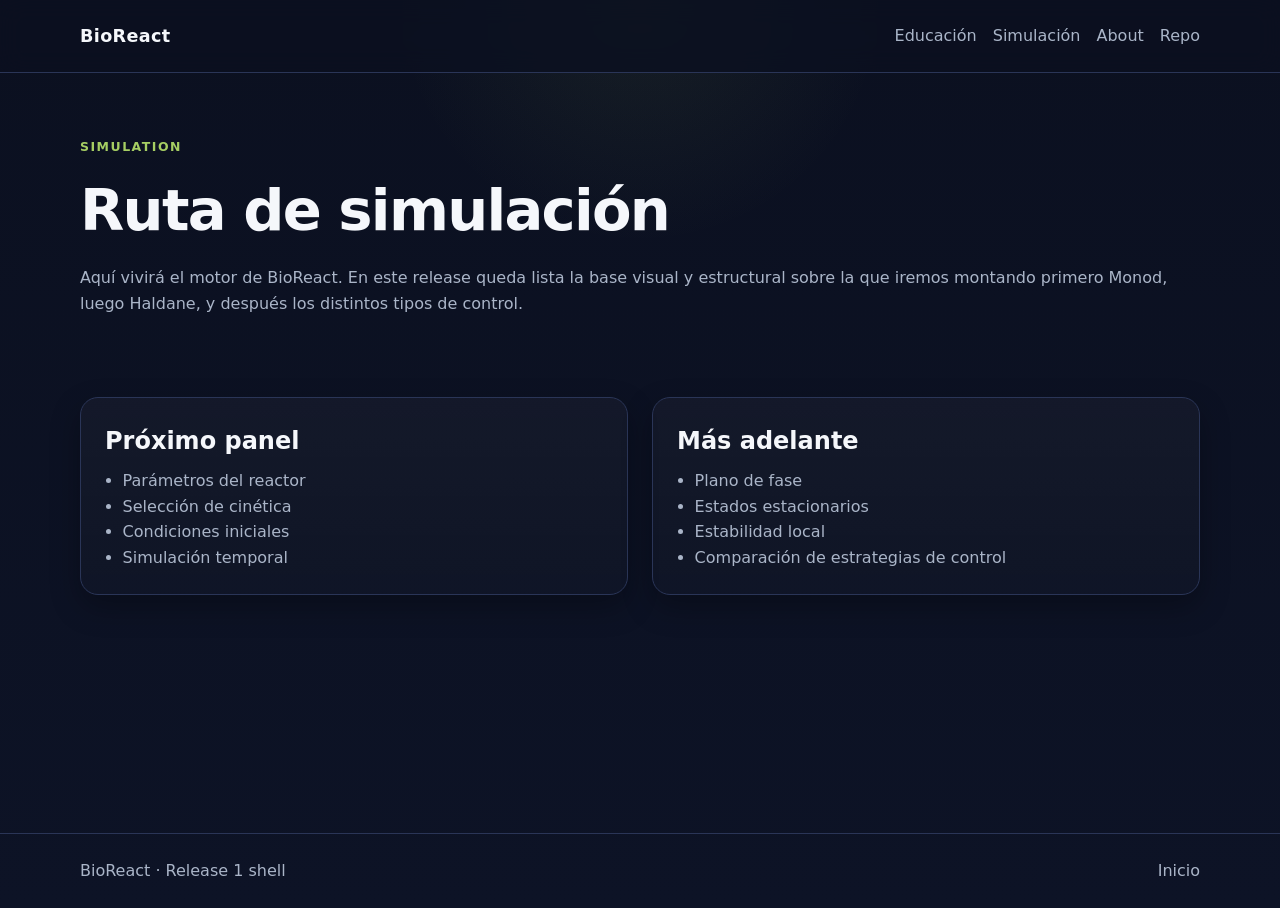
==== docs/simulation/index.html @ 0a7e2c4d "feat: add release 1 shell pages and shared partials" ====
<!doctype html>
<html lang="es">
<head>
  <meta charset="utf-8">
  <meta name="viewport" content="width=device-width, initial-scale=1">
  <title>BioReact · Simulación</title>

  <link rel="stylesheet" href="../styles/tokens.css">
  <link rel="stylesheet" href="../styles/base.css">
  <link rel="stylesheet" href="../styles/layout.css">
  <link rel="stylesheet" href="../styles/components.css">
  <link rel="stylesheet" href="../styles/pages/simulation.css">
</head>
<body data-base-path="../">
  <div data-include="../partials/header.html"></div>

  <main>
    <section class="hero">
      <div class="shell stack-lg">
        <p class="eyebrow">Simulation</p>
        <h1 class="page-title">Ruta de simulación</h1>
        <p class="page-intro">
          Aquí vivirá el motor de BioReact. En este release queda lista la base
          visual y estructural sobre la que iremos montando primero Monod, luego
          Haldane, y después los distintos tipos de control.
        </p>
      </div>
    </section>

    <section class="section">
      <div class="shell two-col">
        <article class="card">
          <h2>Próximo panel</h2>
          <ul>
            <li>Parámetros del reactor</li>
            <li>Selección de cinética</li>
            <li>Condiciones iniciales</li>
            <li>Simulación temporal</li>
          </ul>
        </article>

        <article class="card">
          <h2>Más adelante</h2>
          <ul>
            <li>Plano de fase</li>
            <li>Estados estacionarios</li>
            <li>Estabilidad local</li>
            <li>Comparación de estrategias de control</li>
          </ul>
        </article>
      </div>
    </section>
  </main>

  <div data-include="../partials/footer.html"></div>

  <script src="../js/ui/loadPartials.js" defer></script>
</body>
</html>
---- docs/styles/tokens.css ----
:root {
  --bg: #0b1020;
  --bg-soft: #121a31;
  --surface: #141d35;
  --surface-2: #1a2544;
  --text: #f5f7fb;
  --muted: #aab5c8;
  --border: #2a3557;
  --accent: #a6ce63;
  --accent-strong: #8fbc49;
  --shadow: 0 12px 30px rgba(0, 0, 0, 0.28);

  --max-width: 1120px;

  --radius-sm: 12px;
  --radius-md: 18px;
  --radius-lg: 24px;

  --space-1: 0.5rem;
  --space-2: 0.75rem;
  --space-3: 1rem;
  --space-4: 1.5rem;
  --space-5: 2rem;
  --space-6: 3rem;
  --space-7: 4rem;
}
---- docs/styles/base.css ----
*,
*::before,
*::after {
  box-sizing: border-box;
}

html {
  scroll-behavior: smooth;
}

body {
  margin: 0;
  font-family: Inter, system-ui, -apple-system, BlinkMacSystemFont, "Segoe UI", sans-serif;
  background:
    radial-gradient(circle at top, rgba(166, 206, 99, 0.08), transparent 22%),
    linear-gradient(180deg, #0b1020 0%, #0d1326 100%);
  color: var(--text);
  line-height: 1.6;
}

main {
  min-height: calc(100vh - 140px);
}

img {
  display: block;
  max-width: 100%;
}

a {
  color: inherit;
  text-decoration: none;
}

button,
input,
select,
textarea {
  font: inherit;
}

h1,
h2,
h3,
h4,
p,
ul {
  margin: 0;
}
---- docs/styles/layout.css ----
.shell {
  width: min(100% - 2rem, var(--max-width));
  margin-inline: auto;
}

.hero {
  padding: var(--space-7) 0 var(--space-6);
}

.section {
  padding: var(--space-5) 0 var(--space-7);
}

.hero-grid,
.card-grid,
.two-col {
  display: grid;
  gap: var(--space-4);
}

.stack > * + * {
  margin-top: var(--space-3);
}

.stack-lg > * + * {
  margin-top: var(--space-4);
}

.button-row {
  display: flex;
  flex-wrap: wrap;
  gap: var(--space-3);
}

@media (min-width: 900px) {
  .hero-grid {
    grid-template-columns: 1.35fr 1fr;
    align-items: start;
  }

  .card-grid {
    grid-template-columns: repeat(3, minmax(0, 1fr));
  }

  .two-col {
    grid-template-columns: repeat(2, minmax(0, 1fr));
  }
}
---- docs/styles/components.css ----
.site-header {
  position: sticky;
  top: 0;
  z-index: 20;
  backdrop-filter: blur(12px);
  background: rgba(11, 16, 32, 0.82);
  border-bottom: 1px solid var(--border);
}

.nav-row {
  min-height: 72px;
  display: flex;
  justify-content: space-between;
  align-items: center;
  gap: var(--space-4);
}

.site-nav {
  display: flex;
  flex-wrap: wrap;
  gap: var(--space-3);
}

.brand {
  font-size: 1.1rem;
  font-weight: 700;
  letter-spacing: 0.02em;
}

.site-nav a,
.footer-row a {
  color: var(--muted);
  transition: color 0.2s ease;
}

.site-nav a:hover,
.footer-row a:hover,
.brand:hover {
  color: var(--text);
}

.site-footer {
  border-top: 1px solid var(--border);
  padding: var(--space-4) 0;
}

.footer-row {
  display: flex;
  justify-content: space-between;
  flex-wrap: wrap;
  gap: var(--space-3);
  color: var(--muted);
}

.eyebrow {
  color: var(--accent);
  text-transform: uppercase;
  letter-spacing: 0.12em;
  font-size: 0.78rem;
  font-weight: 700;
}

.hero-title,
.page-title {
  line-height: 1.05;
  letter-spacing: -0.03em;
}

.hero-title {
  font-size: clamp(2.7rem, 7vw, 5rem);
}

.page-title {
  font-size: clamp(2.1rem, 5vw, 3.6rem);
}

.hero-text,
.page-intro,
.card p,
.card li {
  color: var(--muted);
}

.card {
  background: linear-gradient(180deg, rgba(255,255,255,0.03), rgba(255,255,255,0.01));
  border: 1px solid var(--border);
  border-radius: var(--radius-md);
  padding: var(--space-4);
  box-shadow: var(--shadow);
}

.card h2,
.card h3 {
  margin-bottom: 0.5rem;
}

.card ul {
  padding-left: 1.1rem;
}

.button {
  display: inline-flex;
  align-items: center;
  justify-content: center;
  min-height: 46px;
  padding: 0.8rem 1.15rem;
  border-radius: 999px;
  font-weight: 700;
  background: var(--accent);
  color: #11180c;
  transition: transform 0.2s ease, opacity 0.2s ease;
}

.button:hover {
  transform: translateY(-1px);
}

.button-secondary {
  background: transparent;
  color: var(--text);
  border: 1px solid var(--border);
}

.kicker {
  display: inline-block;
  margin-bottom: var(--space-2);
  padding: 0.35rem 0.7rem;
  border: 1px solid var(--border);
  border-radius: 999px;
  color: var(--muted);
  font-size: 0.82rem;
}

.muted {
  color: var(--muted);
}
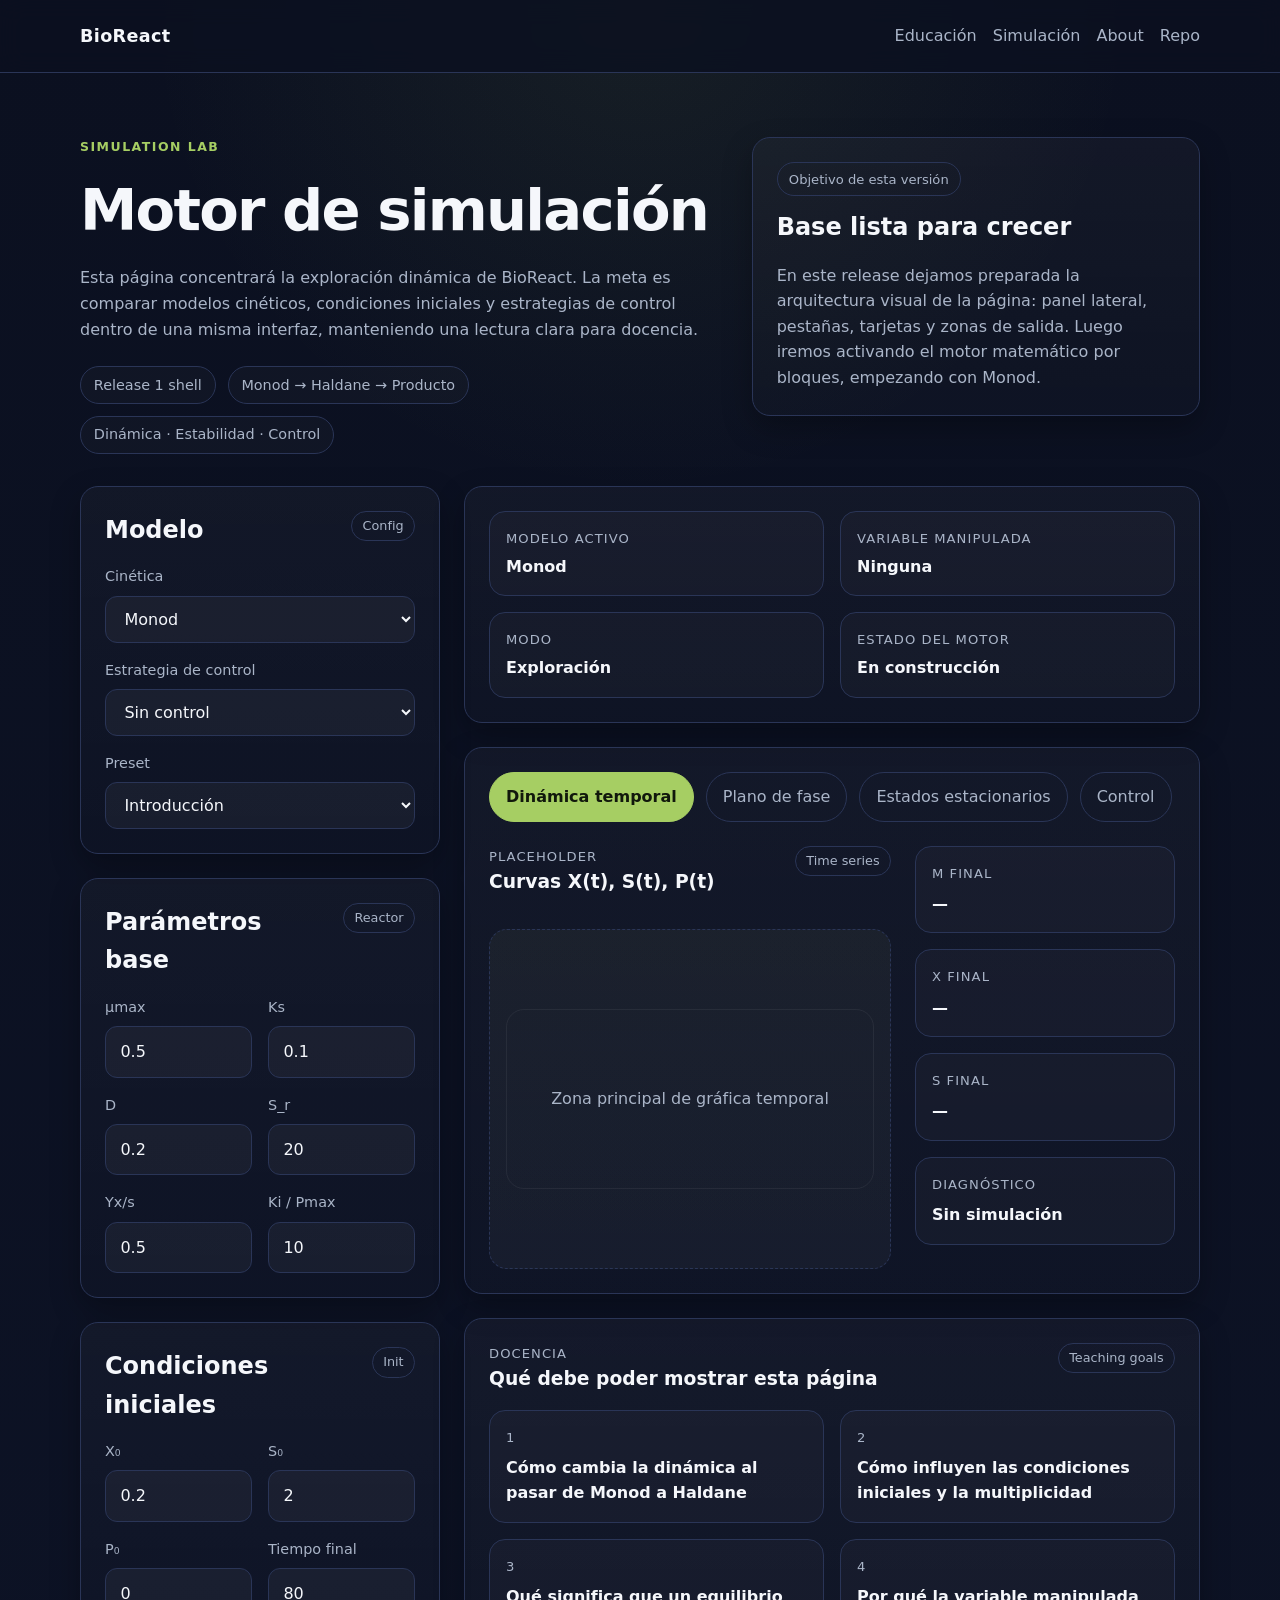
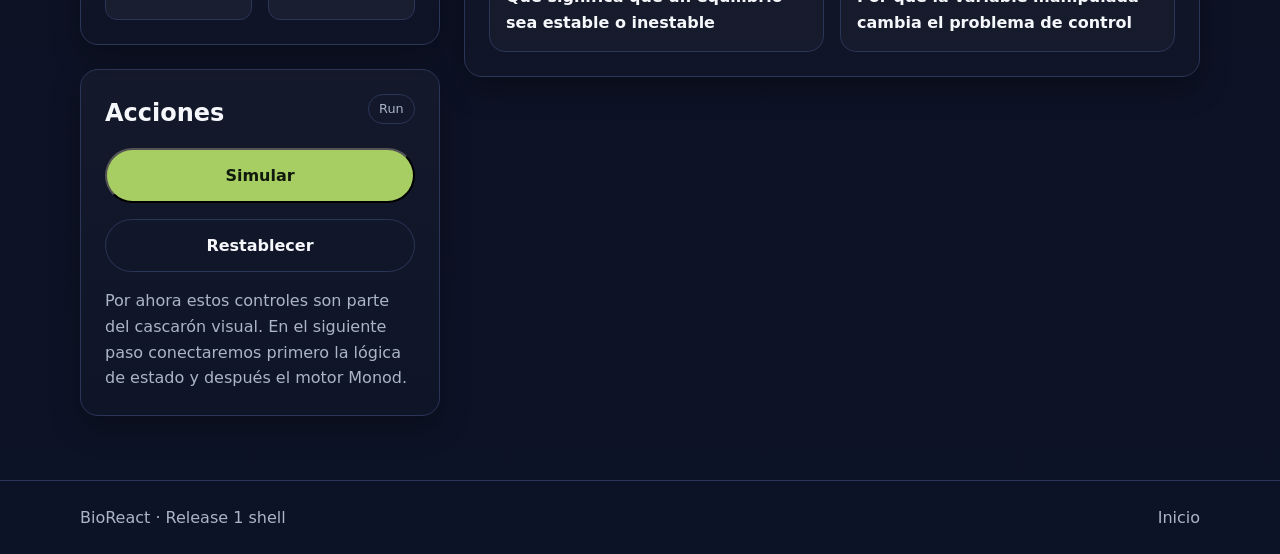
==== commit 444f2229: "feat: build release 1 simulation page structure" ====
--- a/docs/simulation/index.html
+++ b/docs/simulation/index.html
@@ -15,39 +15,373 @@
   <div data-include="../partials/header.html"></div>
 
   <main>
-    <section class="hero">
-      <div class="shell stack-lg">
-        <p class="eyebrow">Simulation</p>
-        <h1 class="page-title">Ruta de simulación</h1>
-        <p class="page-intro">
-          Aquí vivirá el motor de BioReact. En este release queda lista la base
-          visual y estructural sobre la que iremos montando primero Monod, luego
-          Haldane, y después los distintos tipos de control.
-        </p>
+    <section class="hero sim-hero">
+      <div class="shell sim-hero-grid">
+        <div class="stack-lg">
+          <p class="eyebrow">Simulation Lab</p>
+          <h1 class="page-title">Motor de simulación</h1>
+          <p class="page-intro">
+            Esta página concentrará la exploración dinámica de BioReact. La meta es
+            comparar modelos cinéticos, condiciones iniciales y estrategias de control
+            dentro de una misma interfaz, manteniendo una lectura clara para docencia.
+          </p>
+
+          <div class="sim-pill-row">
+            <span class="sim-pill">Release 1 shell</span>
+            <span class="sim-pill">Monod → Haldane → Producto</span>
+            <span class="sim-pill">Dinámica · Estabilidad · Control</span>
+          </div>
+        </div>
+
+        <aside class="card sim-hero-card">
+          <span class="kicker">Objetivo de esta versión</span>
+          <div class="stack">
+            <h2>Base lista para crecer</h2>
+            <p>
+              En este release dejamos preparada la arquitectura visual de la página:
+              panel lateral, pestañas, tarjetas y zonas de salida. Luego iremos activando
+              el motor matemático por bloques, empezando con Monod.
+            </p>
+          </div>
+        </aside>
       </div>
     </section>
 
-    <section class="section">
-      <div class="shell two-col">
-        <article class="card">
-          <h2>Próximo panel</h2>
-          <ul>
-            <li>Parámetros del reactor</li>
-            <li>Selección de cinética</li>
-            <li>Condiciones iniciales</li>
-            <li>Simulación temporal</li>
-          </ul>
-        </article>
-
-        <article class="card">
-          <h2>Más adelante</h2>
-          <ul>
-            <li>Plano de fase</li>
-            <li>Estados estacionarios</li>
-            <li>Estabilidad local</li>
-            <li>Comparación de estrategias de control</li>
-          </ul>
-        </article>
+    <section class="section sim-section">
+      <div class="shell sim-workspace">
+        <aside class="sim-sidebar">
+          <article class="card sim-card">
+            <div class="sim-card-head">
+              <h2>Modelo</h2>
+              <span class="sim-badge">Config</span>
+            </div>
+
+            <div class="form-stack">
+              <label class="field">
+                <span class="field-label">Cinética</span>
+                <select>
+                  <option>Monod</option>
+                  <option>Haldane</option>
+                  <option>Inhibición por producto</option>
+                </select>
+              </label>
+
+              <label class="field">
+                <span class="field-label">Estrategia de control</span>
+                <select>
+                  <option>Sin control</option>
+                  <option>Manipular D</option>
+                  <option>Manipular S_r</option>
+                  <option>PI</option>
+                </select>
+              </label>
+
+              <label class="field">
+                <span class="field-label">Preset</span>
+                <select>
+                  <option>Introducción</option>
+                  <option>Washout</option>
+                  <option>Multiplicidad</option>
+                  <option>Control difícil</option>
+                </select>
+              </label>
+            </div>
+          </article>
+
+          <article class="card sim-card">
+            <div class="sim-card-head">
+              <h2>Parámetros base</h2>
+              <span class="sim-badge">Reactor</span>
+            </div>
+
+            <div class="field-grid">
+              <label class="field">
+                <span class="field-label">μmax</span>
+                <input type="number" value="0.5" step="0.01">
+              </label>
+
+              <label class="field">
+                <span class="field-label">Ks</span>
+                <input type="number" value="0.1" step="0.01">
+              </label>
+
+              <label class="field">
+                <span class="field-label">D</span>
+                <input type="number" value="0.2" step="0.01">
+              </label>
+
+              <label class="field">
+                <span class="field-label">S_r</span>
+                <input type="number" value="20" step="0.1">
+              </label>
+
+              <label class="field">
+                <span class="field-label">Yx/s</span>
+                <input type="number" value="0.5" step="0.01">
+              </label>
+
+              <label class="field">
+                <span class="field-label">Ki / Pmax</span>
+                <input type="number" value="10" step="0.1">
+              </label>
+            </div>
+          </article>
+
+          <article class="card sim-card">
+            <div class="sim-card-head">
+              <h2>Condiciones iniciales</h2>
+              <span class="sim-badge">Init</span>
+            </div>
+
+            <div class="field-grid">
+              <label class="field">
+                <span class="field-label">X₀</span>
+                <input type="number" value="0.2" step="0.01">
+              </label>
+
+              <label class="field">
+                <span class="field-label">S₀</span>
+                <input type="number" value="2" step="0.1">
+              </label>
+
+              <label class="field">
+                <span class="field-label">P₀</span>
+                <input type="number" value="0" step="0.1">
+              </label>
+
+              <label class="field">
+                <span class="field-label">Tiempo final</span>
+                <input type="number" value="80" step="1">
+              </label>
+            </div>
+          </article>
+
+          <article class="card sim-card">
+            <div class="sim-card-head">
+              <h2>Acciones</h2>
+              <span class="sim-badge">Run</span>
+            </div>
+
+            <div class="button-row sim-button-row">
+              <button class="button" type="button">Simular</button>
+              <button class="button button-secondary" type="button">Restablecer</button>
+            </div>
+
+            <p class="muted sim-note">
+              Por ahora estos controles son parte del cascarón visual. En el siguiente paso
+              conectaremos primero la lógica de estado y después el motor Monod.
+            </p>
+          </article>
+        </aside>
+
+        <section class="sim-main">
+          <article class="card sim-summary-card">
+            <div class="sim-summary-grid">
+              <div class="sim-summary-item">
+                <span class="sim-summary-label">Modelo activo</span>
+                <strong>Monod</strong>
+              </div>
+              <div class="sim-summary-item">
+                <span class="sim-summary-label">Variable manipulada</span>
+                <strong>Ninguna</strong>
+              </div>
+              <div class="sim-summary-item">
+                <span class="sim-summary-label">Modo</span>
+                <strong>Exploración</strong>
+              </div>
+              <div class="sim-summary-item">
+                <span class="sim-summary-label">Estado del motor</span>
+                <strong>En construcción</strong>
+              </div>
+            </div>
+          </article>
+
+          <article class="card sim-tabs-card">
+            <div class="tablist" role="tablist" aria-label="Simulation views">
+              <button class="tab is-active" type="button" role="tab" aria-selected="true" data-tab-target="tab-dynamics">
+                Dinámica temporal
+              </button>
+              <button class="tab" type="button" role="tab" aria-selected="false" data-tab-target="tab-phase">
+                Plano de fase
+              </button>
+              <button class="tab" type="button" role="tab" aria-selected="false" data-tab-target="tab-steady">
+                Estados estacionarios
+              </button>
+              <button class="tab" type="button" role="tab" aria-selected="false" data-tab-target="tab-control">
+                Control
+              </button>
+            </div>
+
+            <div class="tab-panels">
+              <section class="tab-panel is-active" id="tab-dynamics" role="tabpanel">
+                <div class="sim-panel-grid">
+                  <div class="sim-plot-card">
+                    <div class="panel-head">
+                      <div>
+                        <p class="panel-eyebrow">Placeholder</p>
+                        <h3>Curvas X(t), S(t), P(t)</h3>
+                      </div>
+                      <span class="sim-badge">Time series</span>
+                    </div>
+                    <div class="plot-placeholder">
+                      <div class="plot-placeholder-inner">
+                        <span>Zona principal de gráfica temporal</span>
+                      </div>
+                    </div>
+                  </div>
+
+                  <div class="sim-side-metrics">
+                    <div class="mini-card">
+                      <span class="mini-label">μ final</span>
+                      <strong>—</strong>
+                    </div>
+                    <div class="mini-card">
+                      <span class="mini-label">X final</span>
+                      <strong>—</strong>
+                    </div>
+                    <div class="mini-card">
+                      <span class="mini-label">S final</span>
+                      <strong>—</strong>
+                    </div>
+                    <div class="mini-card">
+                      <span class="mini-label">Diagnóstico</span>
+                      <strong>Sin simulación</strong>
+                    </div>
+                  </div>
+                </div>
+              </section>
+
+              <section class="tab-panel" id="tab-phase" role="tabpanel" hidden>
+                <div class="sim-panel-grid sim-panel-grid-single">
+                  <div class="sim-plot-card">
+                    <div class="panel-head">
+                      <div>
+                        <p class="panel-eyebrow">Placeholder</p>
+                        <h3>Plano de fase</h3>
+                      </div>
+                      <span class="sim-badge">X vs S</span>
+                    </div>
+                    <div class="plot-placeholder">
+                      <div class="plot-placeholder-inner">
+                        <span>Zona para trayectorias, nullclines y puntos críticos</span>
+                      </div>
+                    </div>
+                  </div>
+                </div>
+              </section>
+
+              <section class="tab-panel" id="tab-steady" role="tabpanel" hidden>
+                <div class="stack-lg">
+                  <div class="panel-head">
+                    <div>
+                      <p class="panel-eyebrow">Placeholder</p>
+                      <h3>Estados estacionarios y estabilidad</h3>
+                    </div>
+                    <span class="sim-badge">Equilibria</span>
+                  </div>
+
+                  <div class="steady-table-wrap">
+                    <table class="steady-table">
+                      <thead>
+                        <tr>
+                          <th>Punto</th>
+                          <th>X*</th>
+                          <th>S*</th>
+                          <th>P*</th>
+                          <th>Clasificación</th>
+                        </tr>
+                      </thead>
+                      <tbody>
+                        <tr>
+                          <td>EQ1</td>
+                          <td>—</td>
+                          <td>—</td>
+                          <td>—</td>
+                          <td>Sin calcular</td>
+                        </tr>
+                        <tr>
+                          <td>EQ2</td>
+                          <td>—</td>
+                          <td>—</td>
+                          <td>—</td>
+                          <td>Sin calcular</td>
+                        </tr>
+                      </tbody>
+                    </table>
+                  </div>
+
+                  <p class="muted">
+                    Aquí después mostraremos estados estacionarios físicamente viables,
+                    jacobiana, eigenvalores y clasificación local.
+                  </p>
+                </div>
+              </section>
+
+              <section class="tab-panel" id="tab-control" role="tabpanel" hidden>
+                <div class="sim-panel-grid">
+                  <div class="sim-plot-card">
+                    <div class="panel-head">
+                      <div>
+                        <p class="panel-eyebrow">Placeholder</p>
+                        <h3>Respuesta con control</h3>
+                      </div>
+                      <span class="sim-badge">Setpoint</span>
+                    </div>
+                    <div class="plot-placeholder">
+                      <div class="plot-placeholder-inner">
+                        <span>Zona para comparar referencia, salida y acción de control</span>
+                      </div>
+                    </div>
+                  </div>
+
+                  <div class="control-notes">
+                    <div class="mini-card">
+                      <span class="mini-label">Variable controlada</span>
+                      <strong>X o S</strong>
+                    </div>
+                    <div class="mini-card">
+                      <span class="mini-label">Acción manipulada</span>
+                      <strong>D / S_r</strong>
+                    </div>
+                    <div class="mini-card">
+                      <span class="mini-label">Comentario docente</span>
+                      <strong>Algunas estrategias serán difíciles o inviables</strong>
+                    </div>
+                  </div>
+                </div>
+              </section>
+            </div>
+          </article>
+
+          <article class="card sim-teaching-card">
+            <div class="panel-head">
+              <div>
+                <p class="panel-eyebrow">Docencia</p>
+                <h3>Qué debe poder mostrar esta página</h3>
+              </div>
+              <span class="sim-badge">Teaching goals</span>
+            </div>
+
+            <div class="two-col sim-goals-grid">
+              <div class="mini-card">
+                <span class="mini-label">1</span>
+                <strong>Cómo cambia la dinámica al pasar de Monod a Haldane</strong>
+              </div>
+              <div class="mini-card">
+                <span class="mini-label">2</span>
+                <strong>Cómo influyen las condiciones iniciales y la multiplicidad</strong>
+              </div>
+              <div class="mini-card">
+                <span class="mini-label">3</span>
+                <strong>Qué significa que un equilibrio sea estable o inestable</strong>
+              </div>
+              <div class="mini-card">
+                <span class="mini-label">4</span>
+                <strong>Por qué la variable manipulada cambia el problema de control</strong>
+              </div>
+            </div>
+          </article>
+        </section>
       </div>
     </section>
   </main>
@@ -55,5 +389,7 @@
   <div data-include="../partials/footer.html"></div>
 
   <script src="../js/ui/loadPartials.js" defer></script>
+  <script src="../js/ui/tabs.js" defer></script>
+  <script src="../js/pages/simulation.js" defer></script>
 </body>
 </html>
--- a/docs/styles/pages/simulation.css
+++ b/docs/styles/pages/simulation.css
@@ -0,0 +1,296 @@
+.sim-hero {
+  padding-bottom: var(--space-5);
+}
+
+.sim-hero-grid {
+  display: grid;
+  gap: var(--space-4);
+}
+
+.sim-hero-card {
+  align-self: start;
+}
+
+.sim-pill-row {
+  display: flex;
+  flex-wrap: wrap;
+  gap: 0.75rem;
+}
+
+.sim-pill {
+  display: inline-flex;
+  align-items: center;
+  min-height: 34px;
+  padding: 0.4rem 0.8rem;
+  border: 1px solid var(--border);
+  border-radius: 999px;
+  color: var(--muted);
+  background: rgba(255, 255, 255, 0.02);
+  font-size: 0.9rem;
+}
+
+.sim-section {
+  padding-top: 0;
+}
+
+.sim-workspace {
+  display: grid;
+  gap: var(--space-4);
+}
+
+.sim-sidebar,
+.sim-main {
+  display: grid;
+  gap: var(--space-4);
+}
+
+.sim-card,
+.sim-summary-card,
+.sim-tabs-card,
+.sim-teaching-card {
+  overflow: hidden;
+}
+
+.sim-card-head,
+.panel-head {
+  display: flex;
+  justify-content: space-between;
+  align-items: start;
+  gap: var(--space-3);
+  margin-bottom: var(--space-3);
+}
+
+.sim-card-head h2,
+.panel-head h3 {
+  margin: 0;
+}
+
+.sim-badge {
+  display: inline-flex;
+  align-items: center;
+  min-height: 28px;
+  padding: 0.25rem 0.65rem;
+  border-radius: 999px;
+  border: 1px solid var(--border);
+  color: var(--muted);
+  font-size: 0.8rem;
+  white-space: nowrap;
+}
+
+.form-stack {
+  display: grid;
+  gap: var(--space-3);
+}
+
+.field-grid {
+  display: grid;
+  gap: var(--space-3);
+  grid-template-columns: repeat(2, minmax(0, 1fr));
+}
+
+.field {
+  display: grid;
+  gap: 0.45rem;
+}
+
+.field-label {
+  color: var(--muted);
+  font-size: 0.9rem;
+}
+
+.field input,
+.field select {
+  width: 100%;
+  min-height: 44px;
+  border-radius: 12px;
+  border: 1px solid var(--border);
+  background: rgba(255, 255, 255, 0.04);
+  color: var(--text);
+  padding: 0.75rem 0.9rem;
+  outline: none;
+}
+
+.field input:focus,
+.field select:focus {
+  border-color: var(--accent);
+}
+
+.sim-button-row .button {
+  flex: 1 1 180px;
+}
+
+.sim-note {
+  margin-top: var(--space-3);
+}
+
+.sim-summary-grid {
+  display: grid;
+  gap: var(--space-3);
+  grid-template-columns: repeat(2, minmax(0, 1fr));
+}
+
+.sim-summary-item {
+  display: grid;
+  gap: 0.3rem;
+  padding: 1rem;
+  border-radius: 16px;
+  border: 1px solid var(--border);
+  background: rgba(255, 255, 255, 0.025);
+}
+
+.sim-summary-label,
+.panel-eyebrow,
+.mini-label {
+  color: var(--muted);
+  font-size: 0.82rem;
+  text-transform: uppercase;
+  letter-spacing: 0.08em;
+}
+
+.tablist {
+  display: flex;
+  gap: 0.75rem;
+  flex-wrap: wrap;
+  margin-bottom: var(--space-4);
+}
+
+.tab {
+  min-height: 42px;
+  padding: 0.7rem 1rem;
+  border-radius: 999px;
+  border: 1px solid var(--border);
+  background: transparent;
+  color: var(--muted);
+  cursor: pointer;
+  transition: background 0.2s ease, color 0.2s ease, border-color 0.2s ease;
+}
+
+.tab:hover {
+  color: var(--text);
+}
+
+.tab.is-active {
+  color: #11180c;
+  background: var(--accent);
+  border-color: var(--accent);
+  font-weight: 700;
+}
+
+.tab-panel {
+  display: none;
+}
+
+.tab-panel.is-active {
+  display: block;
+}
+
+.sim-panel-grid {
+  display: grid;
+  gap: var(--space-4);
+}
+
+.sim-panel-grid-single {
+  grid-template-columns: 1fr;
+}
+
+.sim-plot-card {
+  display: grid;
+  gap: var(--space-3);
+}
+
+.plot-placeholder {
+  min-height: 340px;
+  border-radius: var(--radius-md);
+  border: 1px dashed var(--border);
+  background:
+    linear-gradient(180deg, rgba(166, 206, 99, 0.04), rgba(255,255,255,0.02)),
+    rgba(255,255,255,0.015);
+  display: grid;
+  place-items: center;
+}
+
+.plot-placeholder-inner {
+  width: min(100% - 2rem, 520px);
+  min-height: 180px;
+  border-radius: var(--radius-md);
+  border: 1px solid rgba(255,255,255,0.06);
+  display: grid;
+  place-items: center;
+  text-align: center;
+  color: var(--muted);
+  padding: 1rem;
+}
+
+.sim-side-metrics,
+.control-notes {
+  display: grid;
+  gap: var(--space-3);
+}
+
+.mini-card {
+  display: grid;
+  gap: 0.45rem;
+  padding: 1rem;
+  border-radius: 16px;
+  border: 1px solid var(--border);
+  background: rgba(255, 255, 255, 0.025);
+}
+
+.steady-table-wrap {
+  overflow-x: auto;
+  border: 1px solid var(--border);
+  border-radius: 18px;
+}
+
+.steady-table {
+  width: 100%;
+  border-collapse: collapse;
+  min-width: 620px;
+}
+
+.steady-table th,
+.steady-table td {
+  padding: 0.9rem 1rem;
+  border-bottom: 1px solid var(--border);
+  text-align: left;
+}
+
+.steady-table thead th {
+  color: var(--muted);
+  font-weight: 600;
+  background: rgba(255,255,255,0.025);
+}
+
+.steady-table tbody tr:last-child td {
+  border-bottom: 0;
+}
+
+.sim-goals-grid {
+  gap: var(--space-3);
+}
+
+@media (min-width: 900px) {
+  .sim-hero-grid {
+    grid-template-columns: 1.3fr 0.9fr;
+    align-items: start;
+  }
+
+  .sim-workspace {
+    grid-template-columns: 360px minmax(0, 1fr);
+    align-items: start;
+  }
+
+  .sim-sidebar {
+    position: sticky;
+    top: 96px;
+  }
+
+  .sim-panel-grid {
+    grid-template-columns: minmax(0, 1.5fr) minmax(260px, 0.7fr);
+    align-items: start;
+  }
+
+  .sim-goals-grid {
+    grid-template-columns: repeat(2, minmax(0, 1fr));
+  }
+}
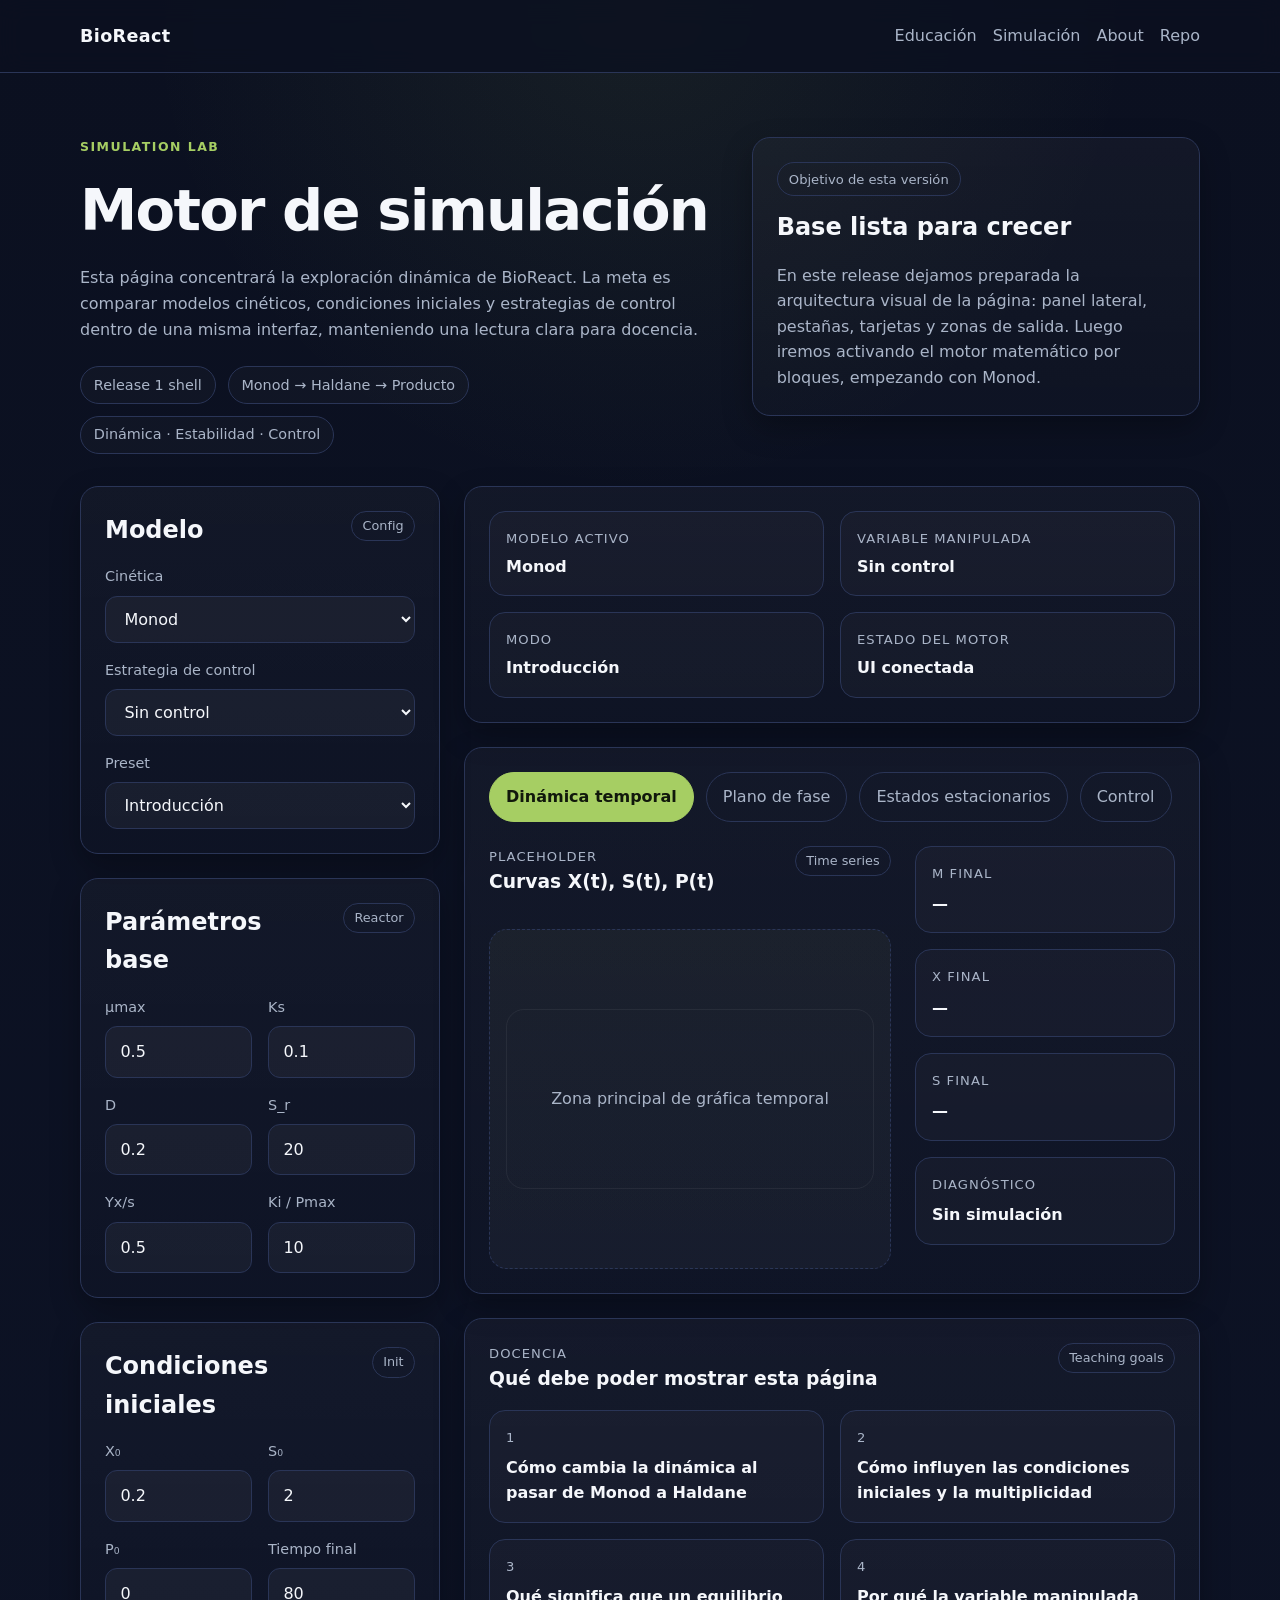
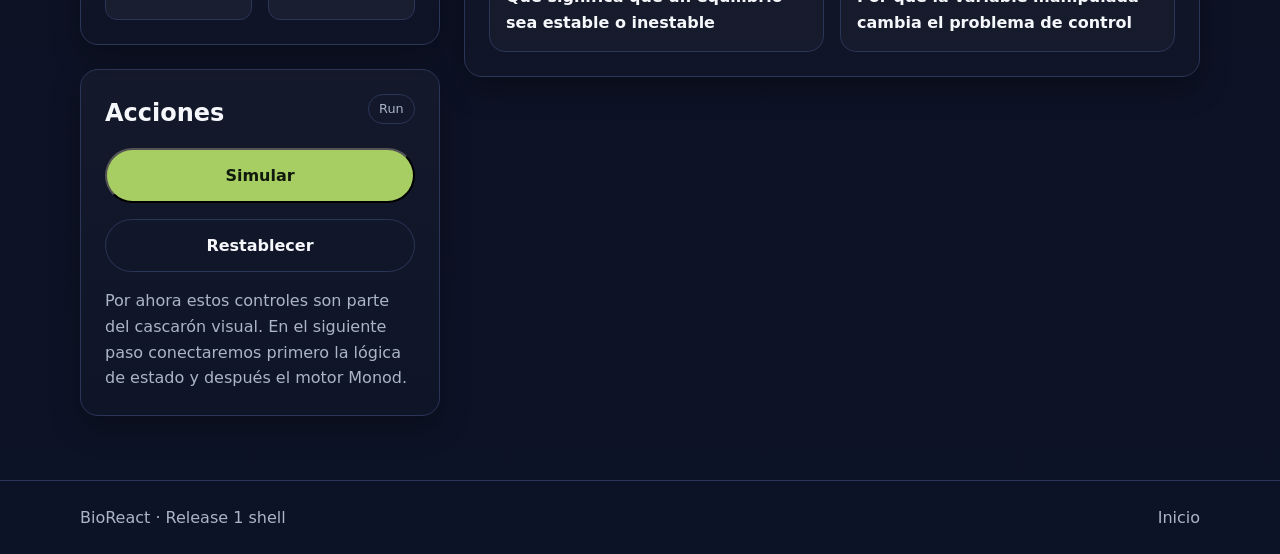
==== commit bd29f649: "feat: persist simulation panel state and sync summary" ====
--- a/docs/simulation/index.html
+++ b/docs/simulation/index.html
@@ -49,7 +49,7 @@
 
     <section class="section sim-section">
       <div class="shell sim-workspace">
-        <aside class="sim-sidebar">
+        <form class="sim-sidebar" id="sim-config-form">
           <article class="card sim-card">
             <div class="sim-card-head">
               <h2>Modelo</h2>
@@ -59,7 +59,7 @@
             <div class="form-stack">
               <label class="field">
                 <span class="field-label">Cinética</span>
-                <select>
+                <select name="kinetics">
                   <option>Monod</option>
                   <option>Haldane</option>
                   <option>Inhibición por producto</option>
@@ -68,7 +68,7 @@
 
               <label class="field">
                 <span class="field-label">Estrategia de control</span>
-                <select>
+                <select name="controlStrategy">
                   <option>Sin control</option>
                   <option>Manipular D</option>
                   <option>Manipular S_r</option>
@@ -78,7 +78,7 @@
 
               <label class="field">
                 <span class="field-label">Preset</span>
-                <select>
+                <select name="preset">
                   <option>Introducción</option>
                   <option>Washout</option>
                   <option>Multiplicidad</option>
@@ -97,32 +97,32 @@
             <div class="field-grid">
               <label class="field">
                 <span class="field-label">μmax</span>
-                <input type="number" value="0.5" step="0.01">
+                <input type="number" name="muMax" value="0.5" step="0.01">
               </label>
 
               <label class="field">
                 <span class="field-label">Ks</span>
-                <input type="number" value="0.1" step="0.01">
+                <input type="number" name="ks" value="0.1" step="0.01">
               </label>
 
               <label class="field">
                 <span class="field-label">D</span>
-                <input type="number" value="0.2" step="0.01">
+                <input type="number" name="dilution" value="0.2" step="0.01">
               </label>
 
               <label class="field">
                 <span class="field-label">S_r</span>
-                <input type="number" value="20" step="0.1">
+                <input type="number" name="sr" value="20" step="0.1">
               </label>
 
               <label class="field">
                 <span class="field-label">Yx/s</span>
-                <input type="number" value="0.5" step="0.01">
+                <input type="number" name="yxs" value="0.5" step="0.01">
               </label>
 
               <label class="field">
                 <span class="field-label">Ki / Pmax</span>
-                <input type="number" value="10" step="0.1">
+                <input type="number" name="inhibitionParam" value="10" step="0.1">
               </label>
             </div>
           </article>
@@ -136,22 +136,22 @@
             <div class="field-grid">
               <label class="field">
                 <span class="field-label">X₀</span>
-                <input type="number" value="0.2" step="0.01">
+                <input type="number" name="x0" value="0.2" step="0.01">
               </label>
 
               <label class="field">
                 <span class="field-label">S₀</span>
-                <input type="number" value="2" step="0.1">
+                <input type="number" name="s0" value="2" step="0.1">
               </label>
 
               <label class="field">
                 <span class="field-label">P₀</span>
-                <input type="number" value="0" step="0.1">
+                <input type="number" name="p0" value="0" step="0.1">
               </label>
 
               <label class="field">
                 <span class="field-label">Tiempo final</span>
-                <input type="number" value="80" step="1">
+                <input type="number" name="tFinal" value="80" step="1">
               </label>
             </div>
           </article>
@@ -163,8 +163,8 @@
             </div>
 
             <div class="button-row sim-button-row">
-              <button class="button" type="button">Simular</button>
-              <button class="button button-secondary" type="button">Restablecer</button>
+              <button class="button" id="sim-run-button" type="button">Simular</button>
+              <button class="button button-secondary" id="sim-reset-button" type="button">Restablecer</button>
             </div>
 
             <p class="muted sim-note">
@@ -172,26 +172,26 @@
               conectaremos primero la lógica de estado y después el motor Monod.
             </p>
           </article>
-        </aside>
+        </form>
 
         <section class="sim-main">
           <article class="card sim-summary-card">
             <div class="sim-summary-grid">
               <div class="sim-summary-item">
                 <span class="sim-summary-label">Modelo activo</span>
-                <strong>Monod</strong>
+                <strong data-summary="model">—</strong>
               </div>
               <div class="sim-summary-item">
                 <span class="sim-summary-label">Variable manipulada</span>
-                <strong>Ninguna</strong>
+                <strong data-summary="control">—</strong>
               </div>
               <div class="sim-summary-item">
                 <span class="sim-summary-label">Modo</span>
-                <strong>Exploración</strong>
+                <strong data-summary="mode">—</strong>
               </div>
               <div class="sim-summary-item">
                 <span class="sim-summary-label">Estado del motor</span>
-                <strong>En construcción</strong>
+                <strong data-summary="engine">—</strong>
               </div>
             </div>
           </article>
@@ -390,6 +390,8 @@
 
   <script src="../js/ui/loadPartials.js" defer></script>
   <script src="../js/ui/tabs.js" defer></script>
+  <script src="../js/state/defaults.js" defer></script>
+  <script src="../js/state/store.js" defer></script>
   <script src="../js/pages/simulation.js" defer></script>
 </body>
 </html>
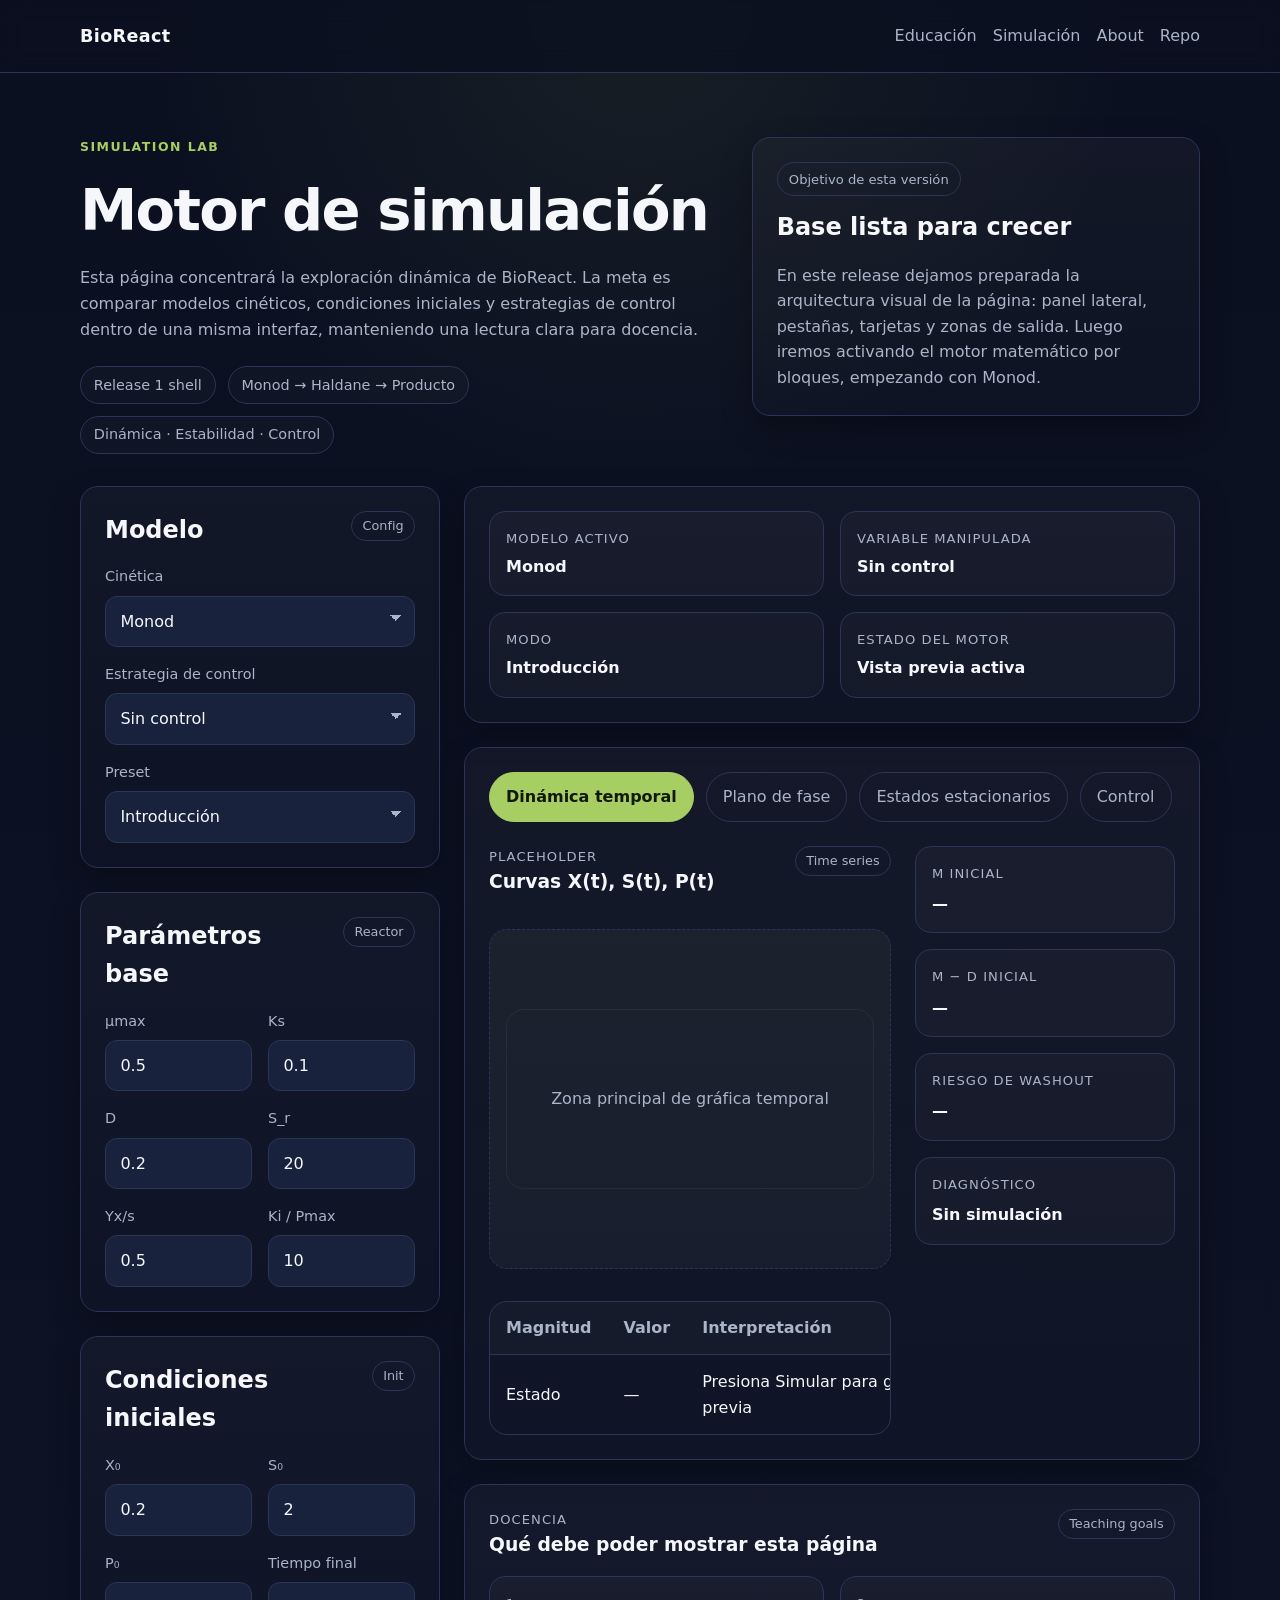
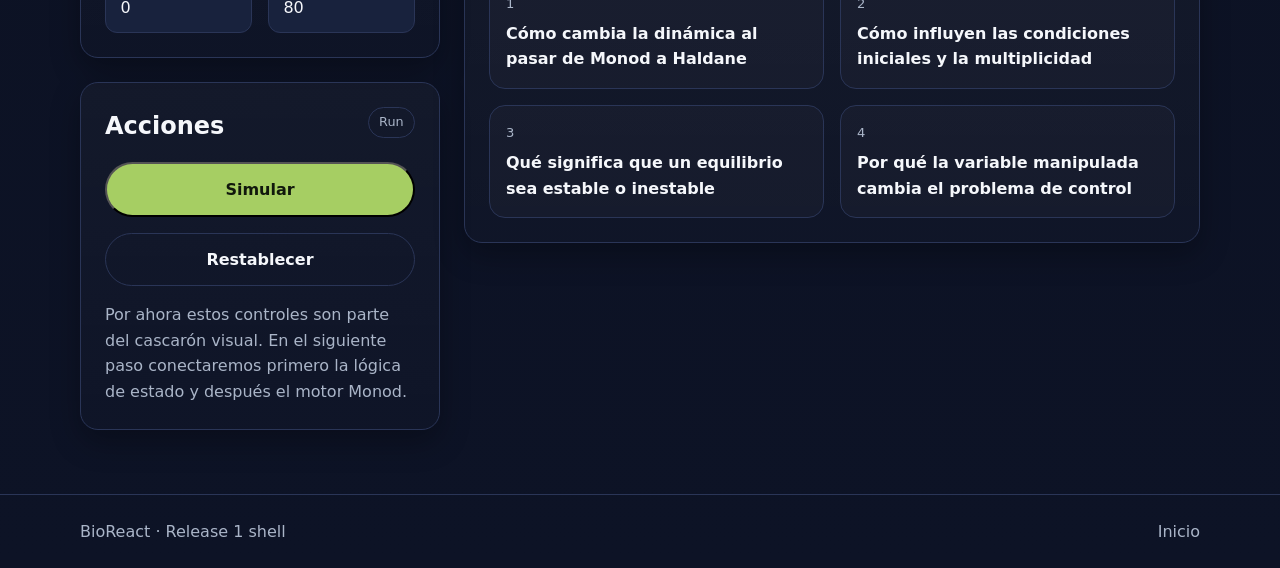
==== commit c4bc0b3a: "feat: add simulation preview output and improve select contrast" ====
--- a/docs/simulation/index.html
+++ b/docs/simulation/index.html
@@ -224,29 +224,48 @@
                       <span class="sim-badge">Time series</span>
                     </div>
                     <div class="plot-placeholder">
-                      <div class="plot-placeholder-inner">
+                      <div class="plot-placeholder-inner" id="sim-preview-plot">
                         <span>Zona principal de gráfica temporal</span>
                       </div>
                     </div>
+
+                    <div class="preview-table-wrap">
+                      <table class="preview-table">
+                        <thead>
+                          <tr>
+                            <th>Magnitud</th>
+                            <th>Valor</th>
+                            <th>Interpretación</th>
+                          </tr>
+                        </thead>
+                        <tbody id="sim-preview-table-body">
+                          <tr>
+                            <td>Estado</td>
+                            <td>—</td>
+                            <td>Presiona Simular para generar una vista previa</td>
+                          </tr>
+                        </tbody>
+                      </table>
+                    </div>
                   </div>
 
                   <div class="sim-side-metrics">
-                    <div class="mini-card">
-                      <span class="mini-label">μ final</span>
-                      <strong>—</strong>
-                    </div>
-                    <div class="mini-card">
-                      <span class="mini-label">X final</span>
-                      <strong>—</strong>
-                    </div>
-                    <div class="mini-card">
-                      <span class="mini-label">S final</span>
-                      <strong>—</strong>
-                    </div>
-                    <div class="mini-card">
-                      <span class="mini-label">Diagnóstico</span>
-                      <strong>Sin simulación</strong>
-                    </div>
+                  <div class="mini-card">
+                    <span class="mini-label">μ inicial</span>
+                    <strong id="metric-mu-initial">—</strong>
+                  </div>
+                  <div class="mini-card">
+                    <span class="mini-label">μ − D inicial</span>
+                    <strong id="metric-net-initial">—</strong>
+                  </div>
+                  <div class="mini-card">
+                    <span class="mini-label">Riesgo de washout</span>
+                    <strong id="metric-washout-risk">—</strong>
+                  </div>
+                  <div class="mini-card">
+                    <span class="mini-label">Diagnóstico</span>
+                    <strong id="metric-diagnosis">Sin simulación</strong>
+                  </div>
                   </div>
                 </div>
               </section>
--- a/docs/styles/pages/simulation.css
+++ b/docs/styles/pages/simulation.css
@@ -104,7 +104,7 @@
   min-height: 44px;
   border-radius: 12px;
   border: 1px solid var(--border);
-  background: rgba(255, 255, 255, 0.04);
+  background: #18223d;
   color: var(--text);
   padding: 0.75rem 0.9rem;
   outline: none;
@@ -113,6 +113,27 @@
 .field input:focus,
 .field select:focus {
   border-color: var(--accent);
+}
+
+.field select {
+  appearance: none;
+  -webkit-appearance: none;
+  -moz-appearance: none;
+  color-scheme: dark;
+  background-image:
+    linear-gradient(45deg, transparent 50%, var(--muted) 50%),
+    linear-gradient(135deg, var(--muted) 50%, transparent 50%);
+  background-position:
+    calc(100% - 18px) calc(50% - 3px),
+    calc(100% - 12px) calc(50% - 3px);
+  background-size: 6px 6px, 6px 6px;
+  background-repeat: no-repeat;
+  padding-right: 2.5rem;
+}
+
+.field select option {
+  background: #18223d;
+  color: #f5f7fb;
 }
 
 .sim-button-row .button {
@@ -207,10 +228,11 @@
     rgba(255,255,255,0.015);
   display: grid;
   place-items: center;
+  padding: 1rem;
 }
 
 .plot-placeholder-inner {
-  width: min(100% - 2rem, 520px);
+  width: min(100%, 720px);
   min-height: 180px;
   border-radius: var(--radius-md);
   border: 1px solid rgba(255,255,255,0.06);
@@ -219,6 +241,81 @@
   text-align: center;
   color: var(--muted);
   padding: 1rem;
+}
+
+.preview-chart-wrap {
+  width: 100%;
+  display: grid;
+  gap: 0.75rem;
+}
+
+.preview-chart-meta {
+  display: flex;
+  justify-content: space-between;
+  gap: 1rem;
+  flex-wrap: wrap;
+  color: var(--muted);
+  font-size: 0.9rem;
+}
+
+.preview-svg {
+  width: 100%;
+  height: auto;
+  display: block;
+  border-radius: 14px;
+  background: rgba(255,255,255,0.02);
+  border: 1px solid rgba(255,255,255,0.04);
+}
+
+.preview-legend {
+  display: flex;
+  gap: 1rem;
+  flex-wrap: wrap;
+  color: var(--muted);
+  font-size: 0.9rem;
+}
+
+.preview-legend-item {
+  display: inline-flex;
+  align-items: center;
+  gap: 0.5rem;
+}
+
+.preview-line-chip {
+  width: 22px;
+  height: 0;
+  border-top: 3px solid currentColor;
+  display: inline-block;
+}
+
+.preview-table-wrap {
+  overflow-x: auto;
+  border: 1px solid var(--border);
+  border-radius: 18px;
+  margin-top: 1rem;
+}
+
+.preview-table {
+  width: 100%;
+  border-collapse: collapse;
+  min-width: 560px;
+}
+
+.preview-table th,
+.preview-table td {
+  padding: 0.85rem 1rem;
+  border-bottom: 1px solid var(--border);
+  text-align: left;
+}
+
+.preview-table thead th {
+  color: var(--muted);
+  font-weight: 600;
+  background: rgba(255,255,255,0.025);
+}
+
+.preview-table tbody tr:last-child td {
+  border-bottom: 0;
 }
 
 .sim-side-metrics,
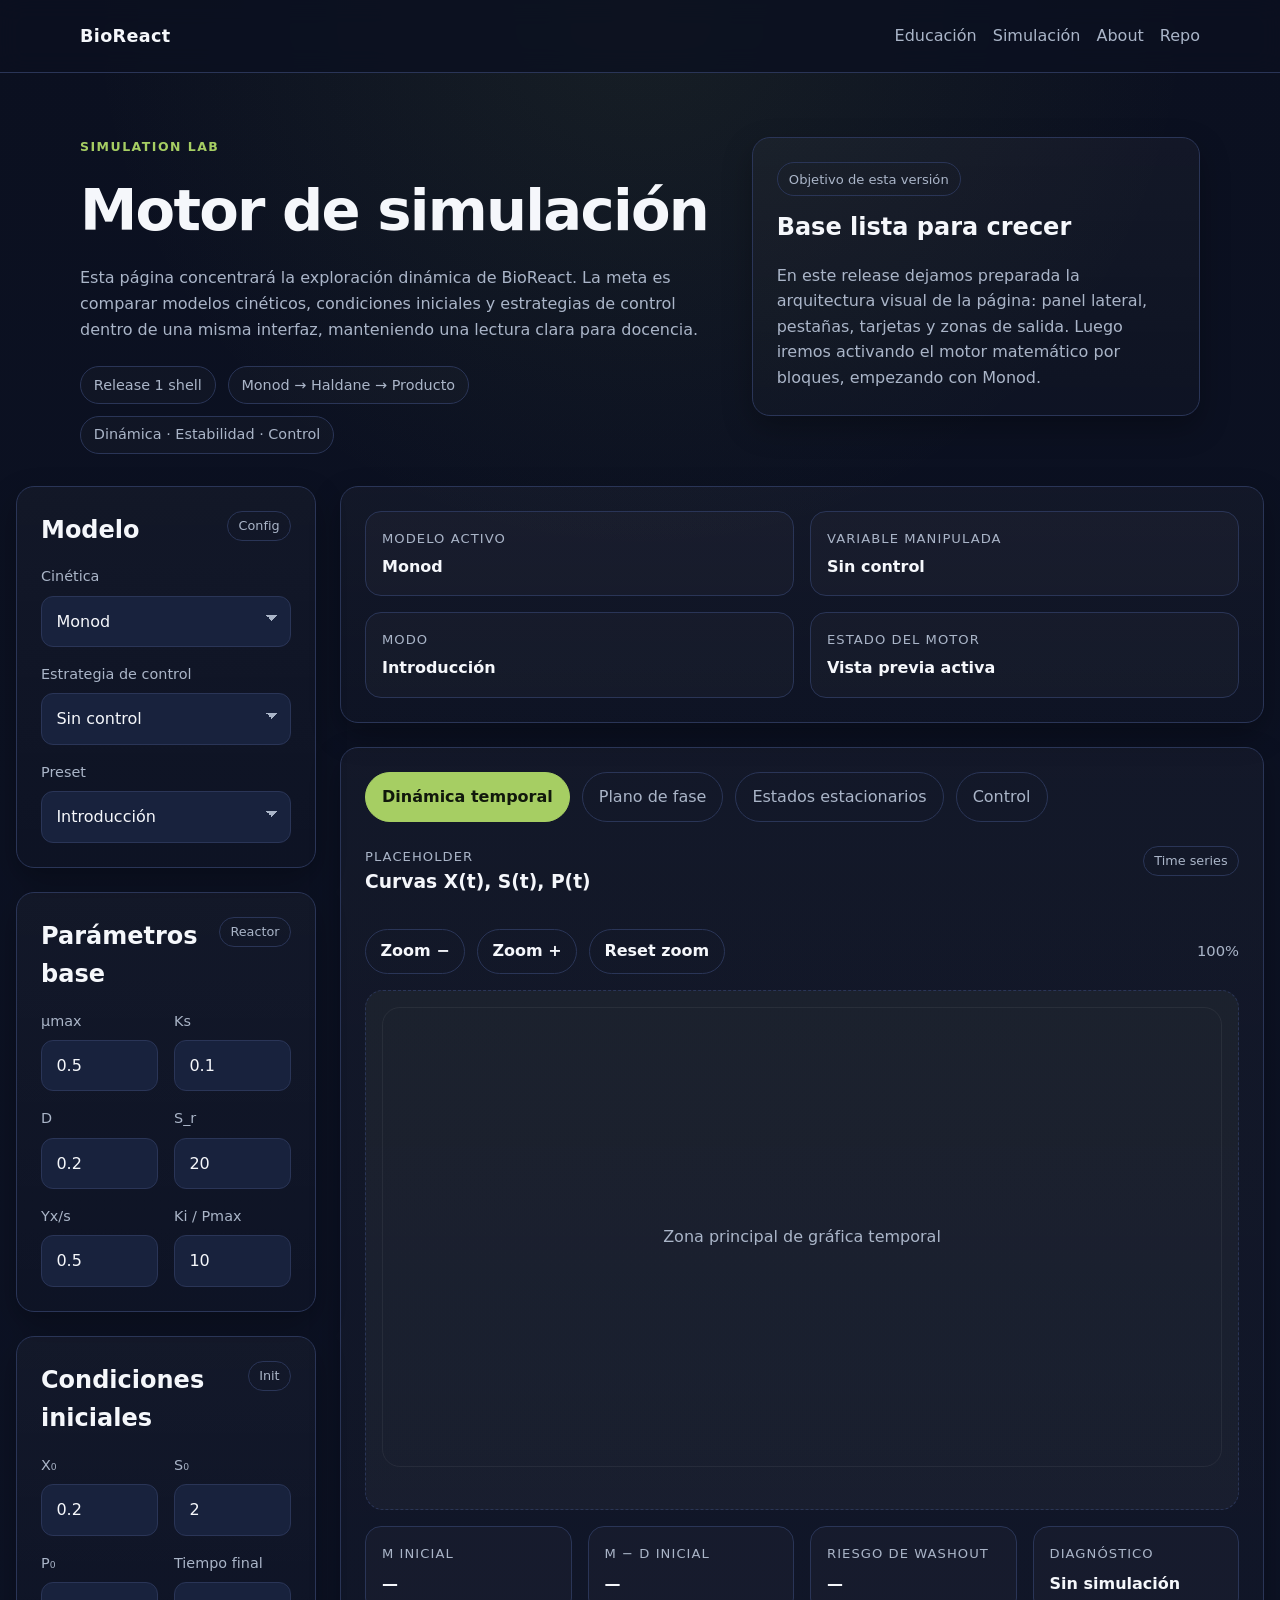
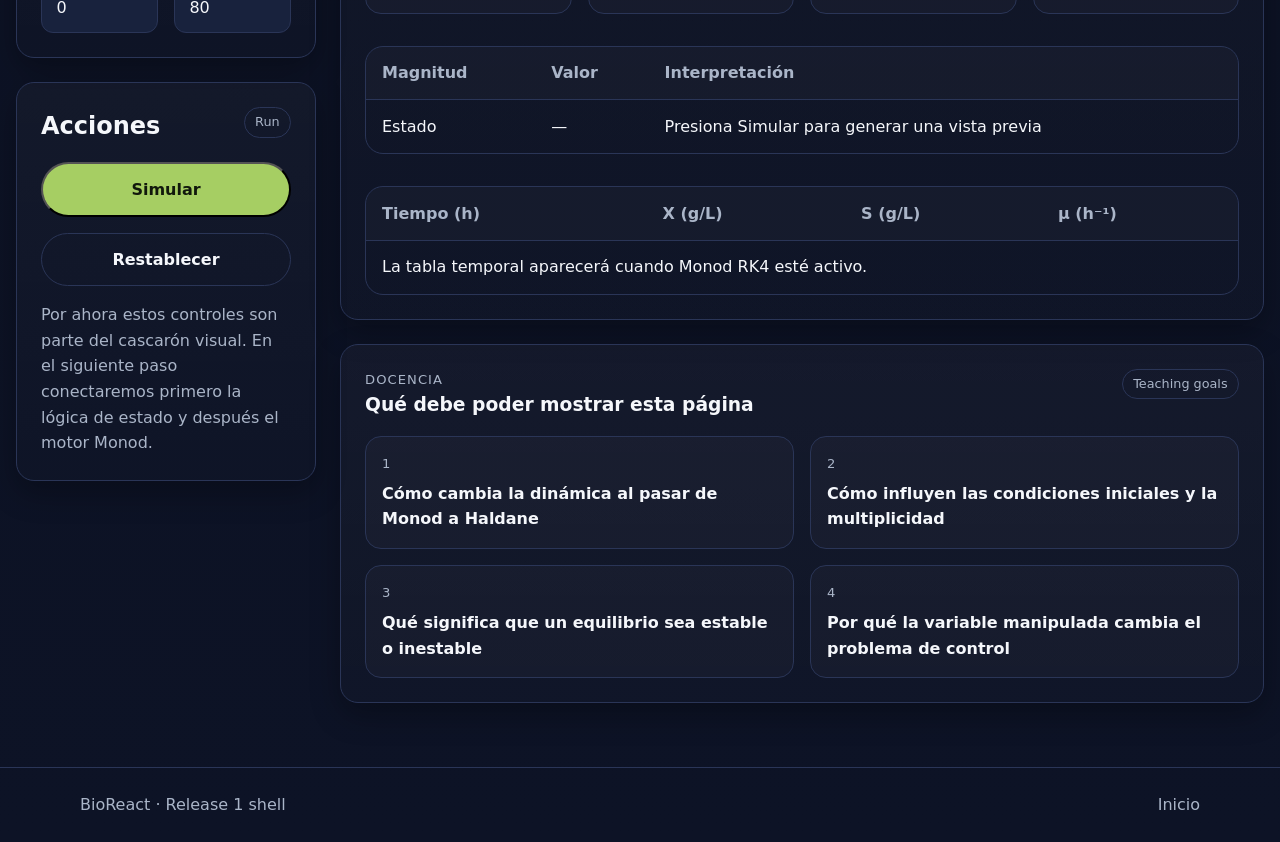
==== commit c6b4e20e: "refactor: move simulation metrics below chart and above tables" ====
--- a/docs/simulation/index.html
+++ b/docs/simulation/index.html
@@ -223,9 +223,38 @@
                       </div>
                       <span class="sim-badge">Time series</span>
                     </div>
+
+                    <div class="chart-toolbar">
+                      <div class="chart-toolbar-group">
+                        <button class="button button-secondary chart-tool-button" id="chart-zoom-out" type="button">Zoom −</button>
+                        <button class="button button-secondary chart-tool-button" id="chart-zoom-in" type="button">Zoom +</button>
+                        <button class="button button-secondary chart-tool-button" id="chart-zoom-reset" type="button">Reset zoom</button>
+                      </div>
+                      <span class="muted chart-zoom-label" id="chart-zoom-label">100%</span>
+                    </div>
+
                     <div class="plot-placeholder">
                       <div class="plot-placeholder-inner" id="sim-preview-plot">
                         <span>Zona principal de gráfica temporal</span>
+                      </div>
+                    </div>
+
+                    <div class="sim-side-metrics sim-inline-metrics">
+                      <div class="mini-card">
+                        <span class="mini-label">μ inicial</span>
+                        <strong id="metric-mu-initial">—</strong>
+                      </div>
+                      <div class="mini-card">
+                        <span class="mini-label">μ − D inicial</span>
+                        <strong id="metric-net-initial">—</strong>
+                      </div>
+                      <div class="mini-card">
+                        <span class="mini-label">Riesgo de washout</span>
+                        <strong id="metric-washout-risk">—</strong>
+                      </div>
+                      <div class="mini-card">
+                        <span class="mini-label">Diagnóstico</span>
+                        <strong id="metric-diagnosis">Sin simulación</strong>
                       </div>
                     </div>
 
@@ -247,27 +276,25 @@
                         </tbody>
                       </table>
                     </div>
-                  </div>
-
-                  <div class="sim-side-metrics">
-                  <div class="mini-card">
-                    <span class="mini-label">μ inicial</span>
-                    <strong id="metric-mu-initial">—</strong>
-                  </div>
-                  <div class="mini-card">
-                    <span class="mini-label">μ − D inicial</span>
-                    <strong id="metric-net-initial">—</strong>
-                  </div>
-                  <div class="mini-card">
-                    <span class="mini-label">Riesgo de washout</span>
-                    <strong id="metric-washout-risk">—</strong>
-                  </div>
-                  <div class="mini-card">
-                    <span class="mini-label">Diagnóstico</span>
-                    <strong id="metric-diagnosis">Sin simulación</strong>
-                  </div>
-                  </div>
-                </div>
+
+                    <div class="preview-table-wrap">
+                      <table class="preview-table">
+                        <thead>
+                          <tr>
+                            <th>Tiempo (h)</th>
+                            <th>X (g/L)</th>
+                            <th>S (g/L)</th>
+                            <th>μ (h⁻¹)</th>
+                          </tr>
+                        </thead>
+                        <tbody id="sim-timepoints-table-body">
+                          <tr>
+                            <td colspan="4">La tabla temporal aparecerá cuando Monod RK4 esté activo.</td>
+                          </tr>
+                        </tbody>
+                      </table>
+                    </div>
+                  </div>
               </section>
 
               <section class="tab-panel" id="tab-phase" role="tabpanel" hidden>
@@ -411,6 +438,9 @@
   <script src="../js/ui/tabs.js" defer></script>
   <script src="../js/state/defaults.js" defer></script>
   <script src="../js/state/store.js" defer></script>
+  <script src="../js/core/kinetics/monod.js" defer></script>
+  <script src="../js/core/balances.js" defer></script>
+  <script src="../js/core/rk4.js" defer></script>
   <script src="../js/pages/simulation.js" defer></script>
 </body>
 </html>
--- a/docs/styles/pages/simulation.css
+++ b/docs/styles/pages/simulation.css
@@ -208,6 +208,7 @@
 .sim-panel-grid {
   display: grid;
   gap: var(--space-4);
+  min-width: 0;
 }
 
 .sim-panel-grid-single {
@@ -217,23 +218,46 @@
 .sim-plot-card {
   display: grid;
   gap: var(--space-3);
+  min-width: 0;
+}
+
+.chart-toolbar {
+  display: flex;
+  justify-content: space-between;
+  align-items: center;
+  gap: 1rem;
+  flex-wrap: wrap;
+}
+
+.chart-toolbar-group {
+  display: flex;
+  gap: 0.75rem;
+  flex-wrap: wrap;
+}
+
+.chart-tool-button {
+  min-height: 38px;
+  padding: 0.55rem 0.9rem;
+}
+
+.chart-zoom-label {
+  font-size: 0.92rem;
 }
 
 .plot-placeholder {
-  min-height: 340px;
+  min-height: 520px;
   border-radius: var(--radius-md);
   border: 1px dashed var(--border);
   background:
     linear-gradient(180deg, rgba(166, 206, 99, 0.04), rgba(255,255,255,0.02)),
     rgba(255,255,255,0.015);
-  display: grid;
-  place-items: center;
+  display: block;
   padding: 1rem;
 }
 
 .plot-placeholder-inner {
-  width: min(100%, 720px);
-  min-height: 180px;
+  width: 100%;
+  min-height: 460px;
   border-radius: var(--radius-md);
   border: 1px solid rgba(255,255,255,0.06);
   display: grid;
@@ -241,6 +265,7 @@
   text-align: center;
   color: var(--muted);
   padding: 1rem;
+  overflow: auto;
 }
 
 .preview-chart-wrap {
@@ -258,9 +283,13 @@
   font-size: 0.9rem;
 }
 
+.preview-svg-stage {
+  width: 100%;
+  overflow: auto;
+  border-radius: 14px;
+}
+
 .preview-svg {
-  width: 100%;
-  height: auto;
   display: block;
   border-radius: 14px;
   background: rgba(255,255,255,0.02);
@@ -293,12 +322,13 @@
   border: 1px solid var(--border);
   border-radius: 18px;
   margin-top: 1rem;
+  width: 100%;
 }
 
 .preview-table {
   width: 100%;
   border-collapse: collapse;
-  min-width: 560px;
+  min-width: 640px;
 }
 
 .preview-table th,
@@ -366,6 +396,15 @@
   gap: var(--space-3);
 }
 
+/* Dinámica temporal: gráfica y tablas a ancho completo, métricas abajo */
+#tab-dynamics .sim-panel-grid {
+  grid-template-columns: 1fr;
+}
+
+#tab-dynamics .sim-side-metrics {
+  grid-template-columns: repeat(2, minmax(0, 1fr));
+}
+
 @media (min-width: 900px) {
   .sim-hero-grid {
     grid-template-columns: 1.3fr 0.9fr;
@@ -390,4 +429,34 @@
   .sim-goals-grid {
     grid-template-columns: repeat(2, minmax(0, 1fr));
   }
-}
+
+  #tab-dynamics .sim-panel-grid {
+    grid-template-columns: 1fr;
+  }
+
+  #tab-dynamics .sim-side-metrics {
+    grid-template-columns: repeat(4, minmax(0, 1fr));
+  }
+}
+/* Ensanchar específicamente la página de simulación */
+.sim-section .shell {
+  width: min(100% - 2rem, 1380px);
+}
+
+/* Dar más aire al área principal y reducir un poco el panel lateral */
+@media (min-width: 900px) {
+  .sim-workspace {
+    grid-template-columns: 300px minmax(0, 1fr);
+    align-items: start;
+  }
+}
+.sim-section .shell {
+  width: min(100% - 2rem, 1380px);
+}
+
+@media (min-width: 900px) {
+  .sim-workspace {
+    grid-template-columns: 300px minmax(0, 1fr);
+    align-items: start;
+  }
+}
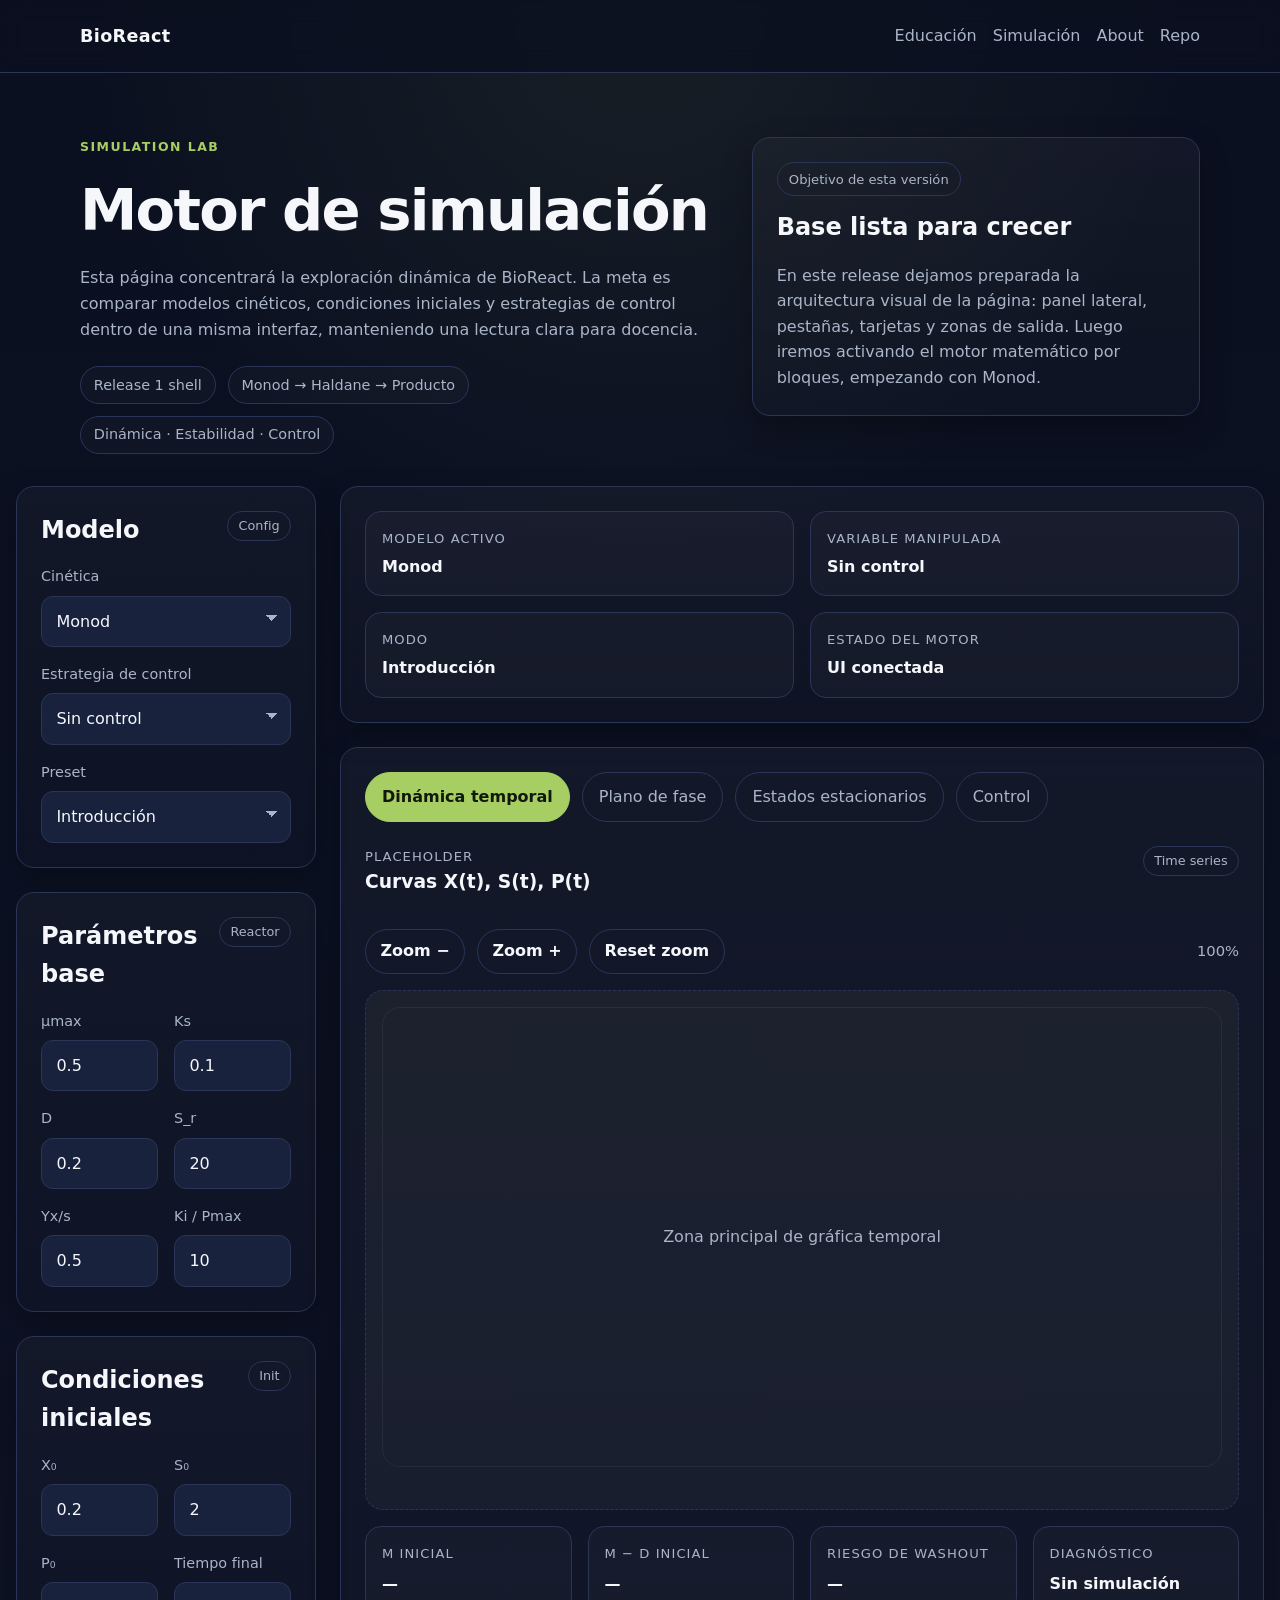
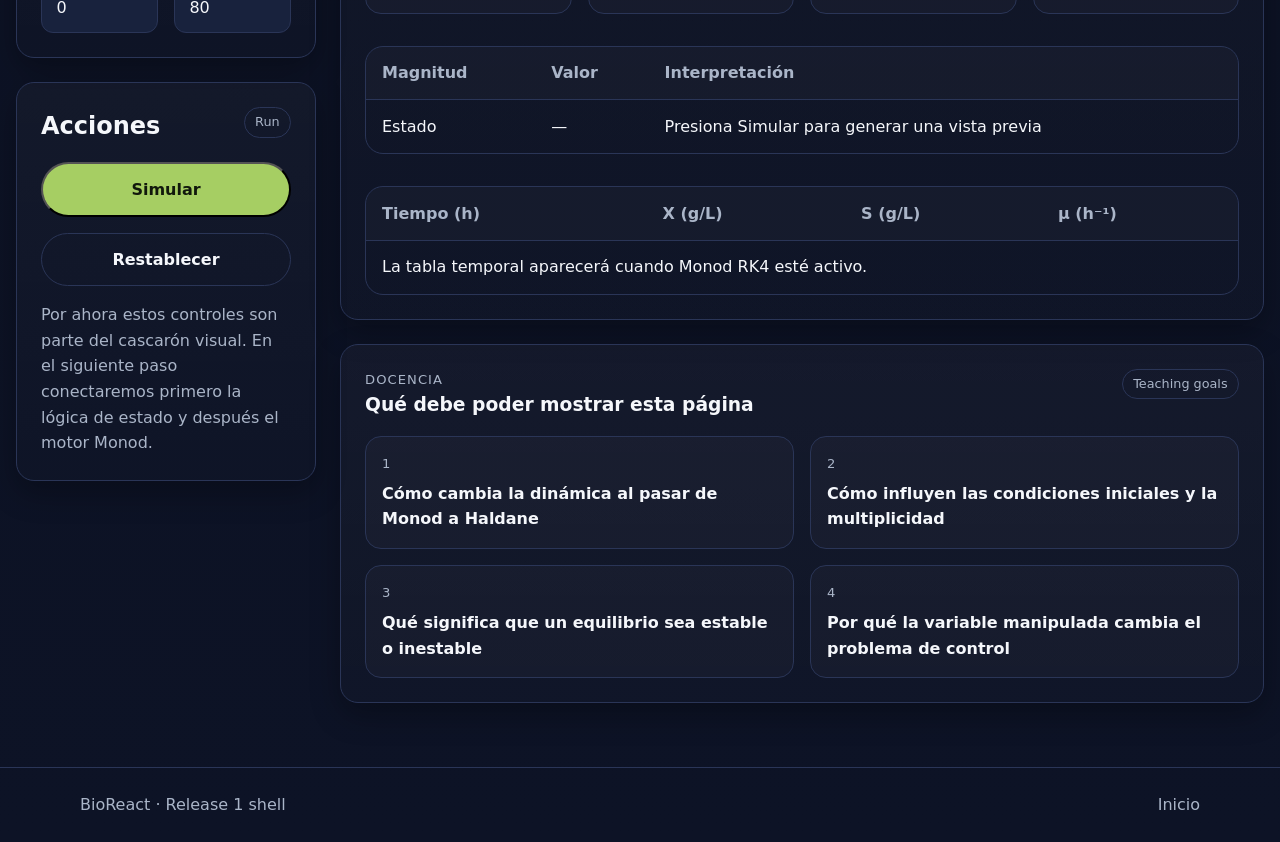
==== commit 08bda6e2: "feat: add monod phase plane with trajectory and nullclines" ====
--- a/docs/simulation/index.html
+++ b/docs/simulation/index.html
@@ -302,16 +302,40 @@
                   <div class="sim-plot-card">
                     <div class="panel-head">
                       <div>
-                        <p class="panel-eyebrow">Placeholder</p>
+                        <p class="panel-eyebrow">Monod phase plane</p>
                         <h3>Plano de fase</h3>
                       </div>
                       <span class="sim-badge">X vs S</span>
                     </div>
+
                     <div class="plot-placeholder">
-                      <div class="plot-placeholder-inner">
-                        <span>Zona para trayectorias, nullclines y puntos críticos</span>
-                      </div>
-                    </div>
+                      <div class="plot-placeholder-inner" id="sim-phase-plot">
+                        <span>Ejecuta una simulación Monod para generar trayectoria y nullclines.</span>
+                      </div>
+                    </div>
+
+                    <div class="preview-table-wrap">
+                      <table class="preview-table">
+                        <thead>
+                          <tr>
+                            <th>Elemento</th>
+                            <th>Coordenadas</th>
+                            <th>Comentario</th>
+                          </tr>
+                        </thead>
+                        <tbody id="sim-phase-summary-body">
+                          <tr>
+                            <td>Estado</td>
+                            <td>—</td>
+                            <td>La información aparecerá cuando Monod RK4 esté activo.</td>
+                          </tr>
+                        </tbody>
+                      </table>
+                    </div>
+
+                    <p class="muted phase-note" id="sim-phase-note">
+                      Por ahora el plano de fase real está habilitado solo para Monod.
+                    </p>
                   </div>
                 </div>
               </section>
--- a/docs/styles/pages/simulation.css
+++ b/docs/styles/pages/simulation.css
@@ -459,4 +459,16 @@
     grid-template-columns: 300px minmax(0, 1fr);
     align-items: start;
   }
+}
+
+.phase-note {
+  margin-top: 0.85rem;
+}
+
+.preview-point-chip {
+  width: 10px;
+  height: 10px;
+  border-radius: 999px;
+  background: currentColor;
+  display: inline-block;
 }
